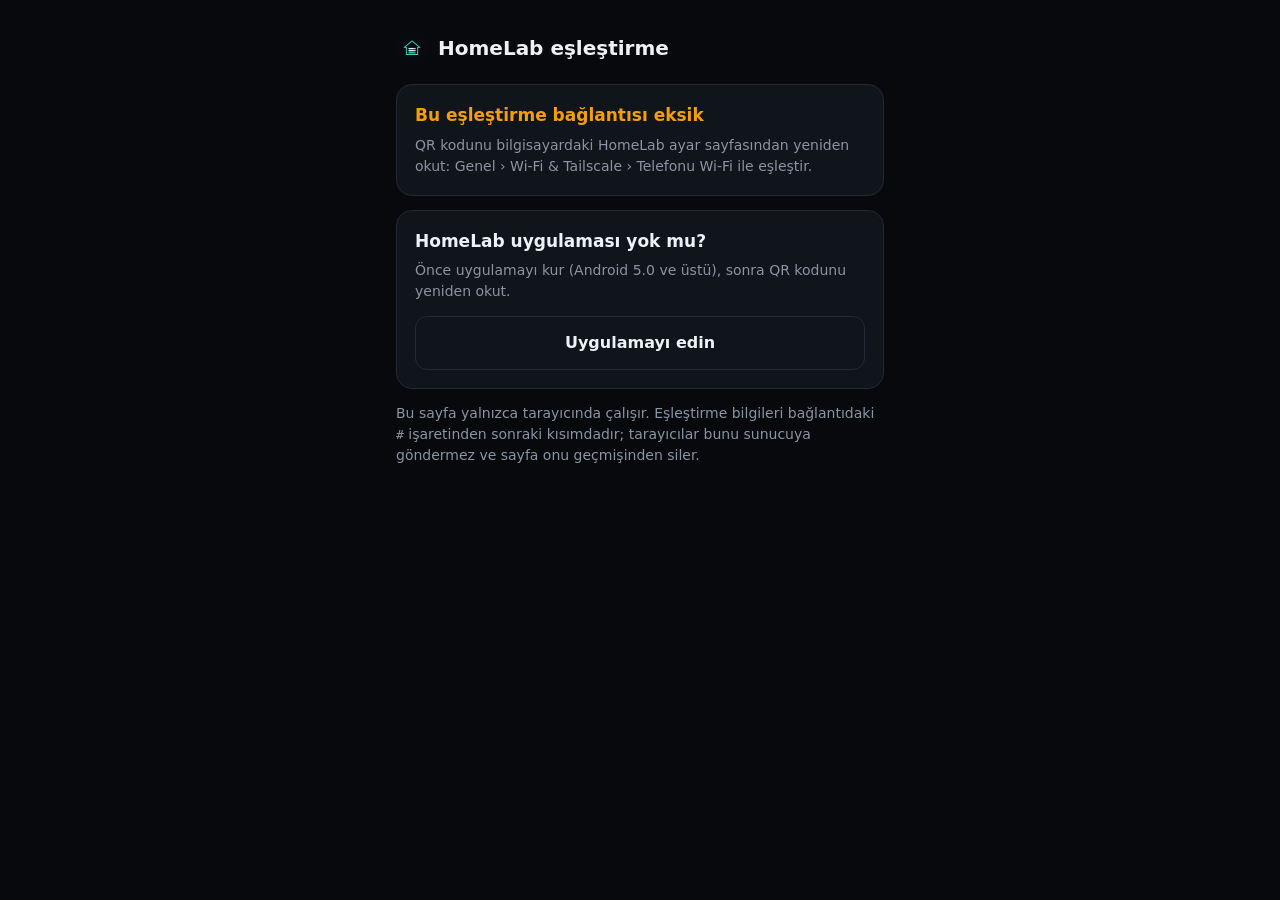
==== site/pair/index.html @ 799da785 "HomeLab ilk yukleme ve guncel proje dosyalari" ====
<!doctype html>
<html lang="tr">
<head>
<meta charset="utf-8">
<meta name="viewport" content="width=device-width, initial-scale=1">
<meta name="referrer" content="no-referrer">
<meta name="robots" content="noindex">
<title>HomeLab eşleştirme</title>
<link rel="icon" href="../favicon.ico">
<style>
:root { --bg: #07090d; --panel: #10141b; --line: #232a35; --text: #eef2f6; --muted: #8a94a3; --accent: #2dd4bf; --warn: #f59e0b; color-scheme: dark; }
* { box-sizing: border-box; margin: 0; }
body { background: var(--bg); color: var(--text); font: 16px/1.5 "Segoe UI", system-ui, -apple-system, sans-serif; min-height: 100vh; }
.wrap { max-width: 520px; margin: 0 auto; padding: 32px 16px; }
header { display: flex; align-items: center; gap: 10px; margin-bottom: 20px; }
header img { width: 32px; height: 32px; }
h1 { font-size: 20px; }
.card { background: var(--panel); border: 1px solid var(--line); border-radius: 16px; padding: 18px; margin-bottom: 14px; }
.card h2 { font-size: 17px; margin-bottom: 6px; }
.muted { color: var(--muted); font-size: 14px; }
.btn { display: block; text-align: center; text-decoration: none; font-weight: 600; border-radius: 12px; padding: 14px; margin-top: 14px; }
.primary { background: var(--accent); color: #062b26; }
.secondary { border: 1px solid var(--line); color: var(--text); }
.warn { color: var(--warn); }
code { font-size: 13px; }
</style>
</head>
<body>
<div class="wrap">
  <header><img src="../favicon.ico" alt=""><h1>HomeLab eşleştirme</h1></header>

  <div class="card" id="ok" hidden>
    <h2>Bu telefon bir bilgisayarla eşleşsin mi?</h2>
    <p class="muted">“<span id="pc"></span>” — <span id="hosts"></span>. Bilgisayardaki eşleştirme penceresinde
      <b id="check"></b> kodunu gördüysen ve eşleştirmeyi sen başlattıysan devam et.</p>
    <a class="btn primary" id="open" href="#">HomeLab'te aç</a>
    <p class="muted" id="plainWrap" hidden style="margin-top:10px">Mağaza mı açıldı? Bazı tarayıcılar uygulama bağlantılarını oraya yollar;
      <a id="plain" href="#" style="color:var(--accent)">eşleştirme bağlantısını doğrudan aç</a>. Android hangi uygulamayla açılacağını sorarsa
      HomeLab'i seç: bu bağlantıları kabul eden başka bir uygulama eşleştirme kodunu alırdı.</p>
    <p class="muted" style="margin-top:10px">Eşleştirme kodu 5 dakika boyunca bir kez çalışır. Süresi dolduysa eşleştirmeyi bilgisayarda yeniden başlat.</p>
  </div>

  <div class="card" id="bad" hidden>
    <h2 class="warn">Bu eşleştirme bağlantısı eksik</h2>
    <p class="muted">QR kodunu bilgisayardaki HomeLab ayar sayfasından yeniden okut: Genel › Wi-Fi &amp; Tailscale › Telefonu Wi-Fi ile eşleştir.</p>
  </div>

  <div class="card">
    <h2>HomeLab uygulaması yok mu?</h2>
    <p class="muted">Önce uygulamayı kur (Android 5.0 ve üstü), sonra QR kodunu yeniden okut.</p>
    <a class="btn secondary" href="https://github.com/Kleanty/HomeLab_OneClick">Uygulamayı edin</a>
  </div>

  <p class="muted">Bu sayfa yalnızca tarayıcında çalışır. Eşleştirme bilgileri bağlantıdaki <code>#</code> işaretinden sonraki kısımdadır;
    tarayıcılar bunu sunucuya göndermez ve sayfa onu geçmişinden siler.</p>
</div>
<script>
(() => {
  const raw = location.hash.slice(1);
  // the addresses the agent offers: private network and Tailscale IPv4 (the app accepts nothing else either)
  const local = (h) => {
    const b = h.split('.').map((x) => (/^\d{1,3}$/.test(x) ? +x : NaN));
    return b.length === 4 && b.every((x) => x >= 0 && x <= 255)
      && (b[0] === 10 || (b[0] === 172 && b[1] >= 16 && b[1] <= 31) || (b[0] === 192 && b[1] === 168) || (b[0] === 100 && b[1] >= 64 && b[1] <= 127));
  };
  // keep the one-time code out of the browser history and the address bar
  history.replaceState(null, '', location.pathname);
  const p = new URLSearchParams(raw);
  // one checked host list for the check, the display and the link handed to the app
  const hosts = (p.get('h') || '').split(',').map((h) => h.trim()).filter(local).slice(0, 8);
  const port = /^\d{1,5}$/.test(p.get('port') || '') ? +p.get('port') : 0;
  const ok = p.get('v') === '1' && /^[0-9a-f]{64}$/i.test(p.get('fp') || '') && /^[A-Za-z0-9_-]{16,64}$/.test(p.get('c') || '')
    && port >= 1 && port <= 65535 && hosts.length > 0;
  if (!ok) { document.getElementById('bad').hidden = false; return; }
  p.set('h', hosts.join(','));
  p.set('port', String(port));
  document.getElementById('pc').textContent = (p.get('pc') || 'bilgisayarın').slice(0, 64);
  document.getElementById('hosts').textContent = hosts.join(', ') + ' (port ' + port + ')';
  document.getElementById('check').textContent = (p.get('fp').slice(0, 4) + ' ' + p.get('fp').slice(4, 8)).toUpperCase();
  // Chrome on Android opens intent:// links in the app and falls back to the download page when it is not installed;
  // other browsers get the plain homelab:// link. The intent names the package, so no other app that claims the
  // homelab:// scheme receives the one-time code. Some browsers (common on LineageOS) send such a link to the Play Store
  // even with the app installed (#175); for them the plain link is offered below, only as a choice the user makes.
  // rebuilt from the checked fields only, so nothing else from the link reaches the intent syntax
  const query = ['v', 'pc', 'fp', 'port', 'h', 'c'].filter((k) => p.has(k)).map((k) => k + '=' + encodeURIComponent(p.get(k))).join('&');
  const android = /Android/i.test(navigator.userAgent);
  const fallback = encodeURIComponent('https://github.com/Kleanty/HomeLab_OneClick');
  document.getElementById('open').href = android
    ? `intent://pair?${query}#Intent;scheme=homelab;package=net.homelab.panel;S.browser_fallback_url=${fallback};end`
    : `homelab://pair?${query}`;
  document.getElementById('plain').href = `homelab://pair?${query}`;
  document.getElementById('plainWrap').hidden = !android;
  document.getElementById('ok').hidden = false;
})();
</script>
</body>
</html>
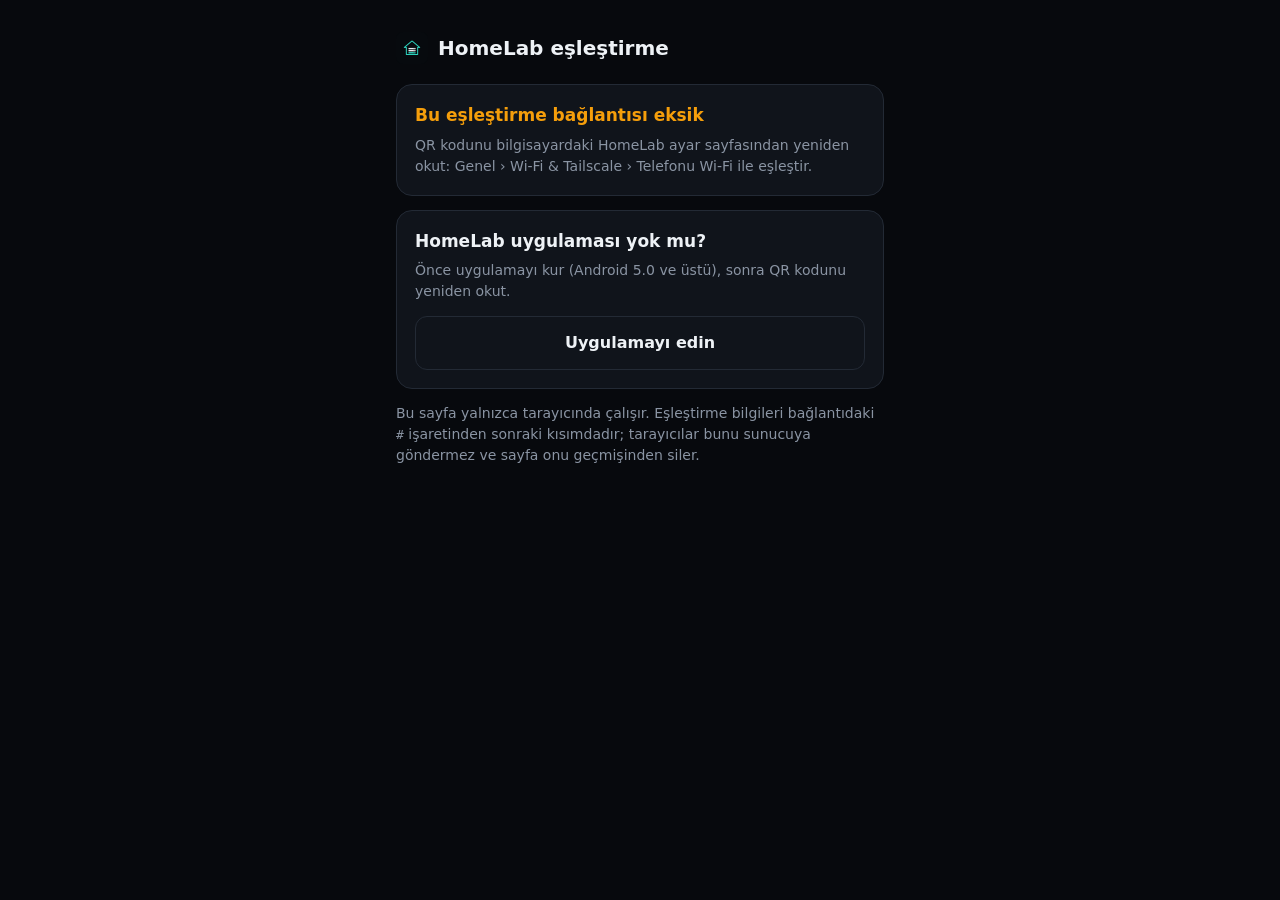
==== commit d9d018d8: "HomeLab ilk yukleme ve guncel proje dosyalari" ====
--- a/site/pair/index.html
+++ b/site/pair/index.html
@@ -48,7 +48,7 @@
   <div class="card">
     <h2>HomeLab uygulaması yok mu?</h2>
     <p class="muted">Önce uygulamayı kur (Android 5.0 ve üstü), sonra QR kodunu yeniden okut.</p>
-    <a class="btn secondary" href="https://github.com/Kleanty/HomeLab_OneClick">Uygulamayı edin</a>
+    <a class="btn secondary" href="https://github.com/Kleanty/HomeLab">Uygulamayı edin</a>
   </div>
 
   <p class="muted">Bu sayfa yalnızca tarayıcında çalışır. Eşleştirme bilgileri bağlantıdaki <code>#</code> işaretinden sonraki kısımdadır;
@@ -84,7 +84,7 @@
   // rebuilt from the checked fields only, so nothing else from the link reaches the intent syntax
   const query = ['v', 'pc', 'fp', 'port', 'h', 'c'].filter((k) => p.has(k)).map((k) => k + '=' + encodeURIComponent(p.get(k))).join('&');
   const android = /Android/i.test(navigator.userAgent);
-  const fallback = encodeURIComponent('https://github.com/Kleanty/HomeLab_OneClick');
+  const fallback = encodeURIComponent('https://github.com/Kleanty/HomeLab');
   document.getElementById('open').href = android
     ? `intent://pair?${query}#Intent;scheme=homelab;package=net.homelab.panel;S.browser_fallback_url=${fallback};end`
     : `homelab://pair?${query}`;
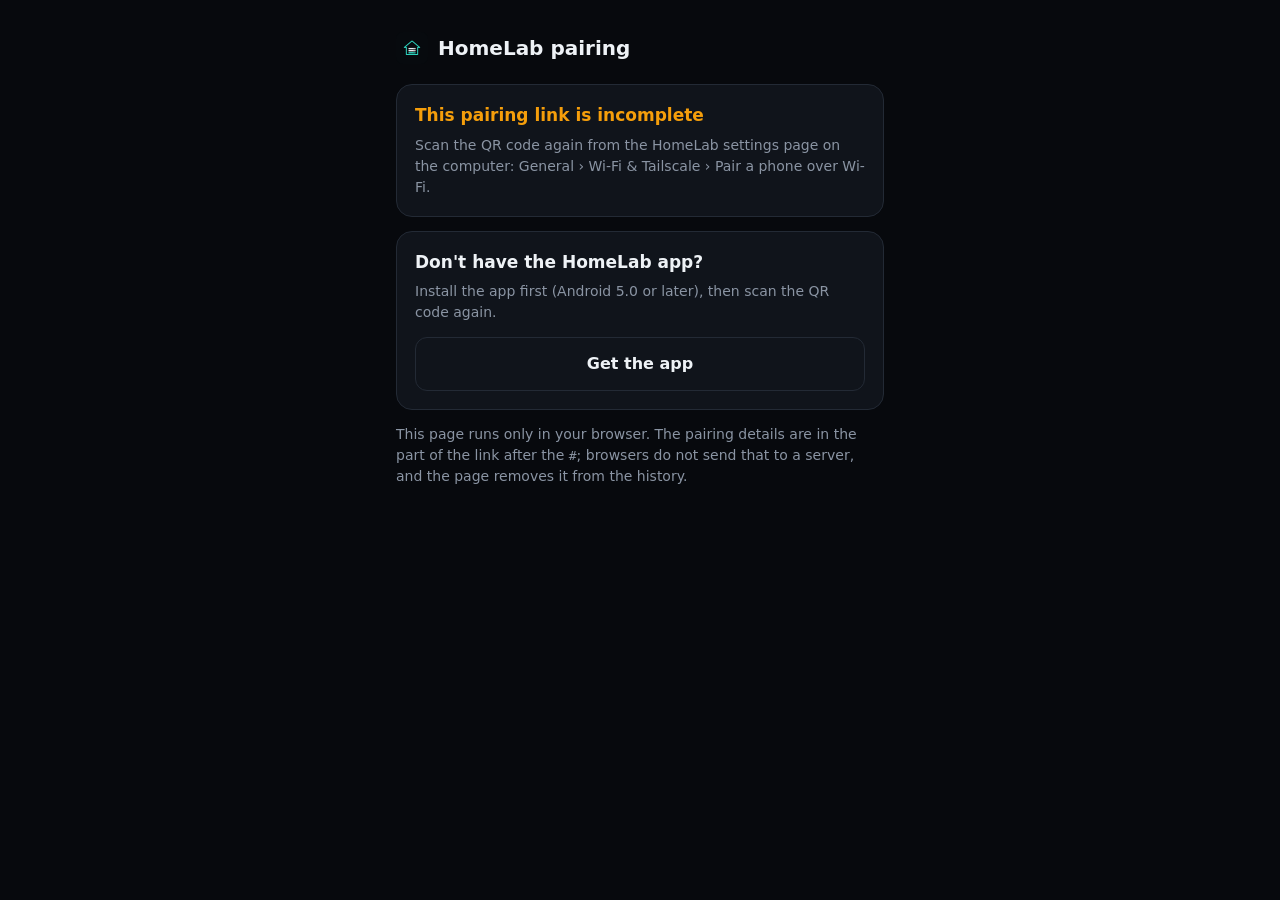
==== commit 16fc3662: "Update documentation, LICENSE, and UI screenshots" ====
--- a/site/pair/index.html
+++ b/site/pair/index.html
@@ -1,11 +1,11 @@
 <!doctype html>
-<html lang="tr">
+<html lang="en">
 <head>
 <meta charset="utf-8">
 <meta name="viewport" content="width=device-width, initial-scale=1">
 <meta name="referrer" content="no-referrer">
 <meta name="robots" content="noindex">
-<title>HomeLab eşleştirme</title>
+<title>HomeLab pairing</title>
 <link rel="icon" href="../favicon.ico">
 <style>
 :root { --bg: #07090d; --panel: #10141b; --line: #232a35; --text: #eef2f6; --muted: #8a94a3; --accent: #2dd4bf; --warn: #f59e0b; color-scheme: dark; }
@@ -27,32 +27,32 @@
 </head>
 <body>
 <div class="wrap">
-  <header><img src="../favicon.ico" alt=""><h1>HomeLab eşleştirme</h1></header>
+  <header><img src="../favicon.ico" alt=""><h1>HomeLab pairing</h1></header>
 
   <div class="card" id="ok" hidden>
-    <h2>Bu telefon bir bilgisayarla eşleşsin mi?</h2>
-    <p class="muted">“<span id="pc"></span>” — <span id="hosts"></span>. Bilgisayardaki eşleştirme penceresinde
-      <b id="check"></b> kodunu gördüysen ve eşleştirmeyi sen başlattıysan devam et.</p>
-    <a class="btn primary" id="open" href="#">HomeLab'te aç</a>
-    <p class="muted" id="plainWrap" hidden style="margin-top:10px">Mağaza mı açıldı? Bazı tarayıcılar uygulama bağlantılarını oraya yollar;
-      <a id="plain" href="#" style="color:var(--accent)">eşleştirme bağlantısını doğrudan aç</a>. Android hangi uygulamayla açılacağını sorarsa
-      HomeLab'i seç: bu bağlantıları kabul eden başka bir uygulama eşleştirme kodunu alırdı.</p>
-    <p class="muted" style="margin-top:10px">Eşleştirme kodu 5 dakika boyunca bir kez çalışır. Süresi dolduysa eşleştirmeyi bilgisayarda yeniden başlat.</p>
+    <h2>Pair this phone with a computer?</h2>
+    <p class="muted">“<span id="pc"></span>” — <span id="hosts"></span>. Continue only if the pairing window on the computer shows the code
+      <b id="check"></b> and you started the pairing yourself.</p>
+    <a class="btn primary" id="open" href="#">Open in HomeLab</a>
+    <p class="muted" id="plainWrap" hidden style="margin-top:10px">Did an app store open? Some browsers send app links there;
+      <a id="plain" href="#" style="color:var(--accent)">open the pairing link directly</a>. If Android asks which app to use,
+      choose HomeLab: another app that accepts these links would receive the pairing code.</p>
+    <p class="muted" style="margin-top:10px">The pairing code works once, for 5 minutes. If it has expired, start the pairing again on the computer.</p>
   </div>
 
   <div class="card" id="bad" hidden>
-    <h2 class="warn">Bu eşleştirme bağlantısı eksik</h2>
-    <p class="muted">QR kodunu bilgisayardaki HomeLab ayar sayfasından yeniden okut: Genel › Wi-Fi &amp; Tailscale › Telefonu Wi-Fi ile eşleştir.</p>
+    <h2 class="warn">This pairing link is incomplete</h2>
+    <p class="muted">Scan the QR code again from the HomeLab settings page on the computer: General › Wi-Fi &amp; Tailscale › Pair a phone over Wi-Fi.</p>
   </div>
 
   <div class="card">
-    <h2>HomeLab uygulaması yok mu?</h2>
-    <p class="muted">Önce uygulamayı kur (Android 5.0 ve üstü), sonra QR kodunu yeniden okut.</p>
-    <a class="btn secondary" href="https://github.com/Kleanty/HomeLab">Uygulamayı edin</a>
+    <h2>Don't have the HomeLab app?</h2>
+    <p class="muted">Install the app first (Android 5.0 or later), then scan the QR code again.</p>
+    <a class="btn secondary" href="https://github.com/Kleanty/HomeLab">Get the app</a>
   </div>
 
-  <p class="muted">Bu sayfa yalnızca tarayıcında çalışır. Eşleştirme bilgileri bağlantıdaki <code>#</code> işaretinden sonraki kısımdadır;
-    tarayıcılar bunu sunucuya göndermez ve sayfa onu geçmişinden siler.</p>
+  <p class="muted">This page runs only in your browser. The pairing details are in the part of the link after the <code>#</code>;
+    browsers do not send that to a server, and the page removes it from the history.</p>
 </div>
 <script>
 (() => {
@@ -74,7 +74,7 @@
   if (!ok) { document.getElementById('bad').hidden = false; return; }
   p.set('h', hosts.join(','));
   p.set('port', String(port));
-  document.getElementById('pc').textContent = (p.get('pc') || 'bilgisayarın').slice(0, 64);
+  document.getElementById('pc').textContent = (p.get('pc') || 'your computer').slice(0, 64);
   document.getElementById('hosts').textContent = hosts.join(', ') + ' (port ' + port + ')';
   document.getElementById('check').textContent = (p.get('fp').slice(0, 4) + ' ' + p.get('fp').slice(4, 8)).toUpperCase();
   // Chrome on Android opens intent:// links in the app and falls back to the download page when it is not installed;
